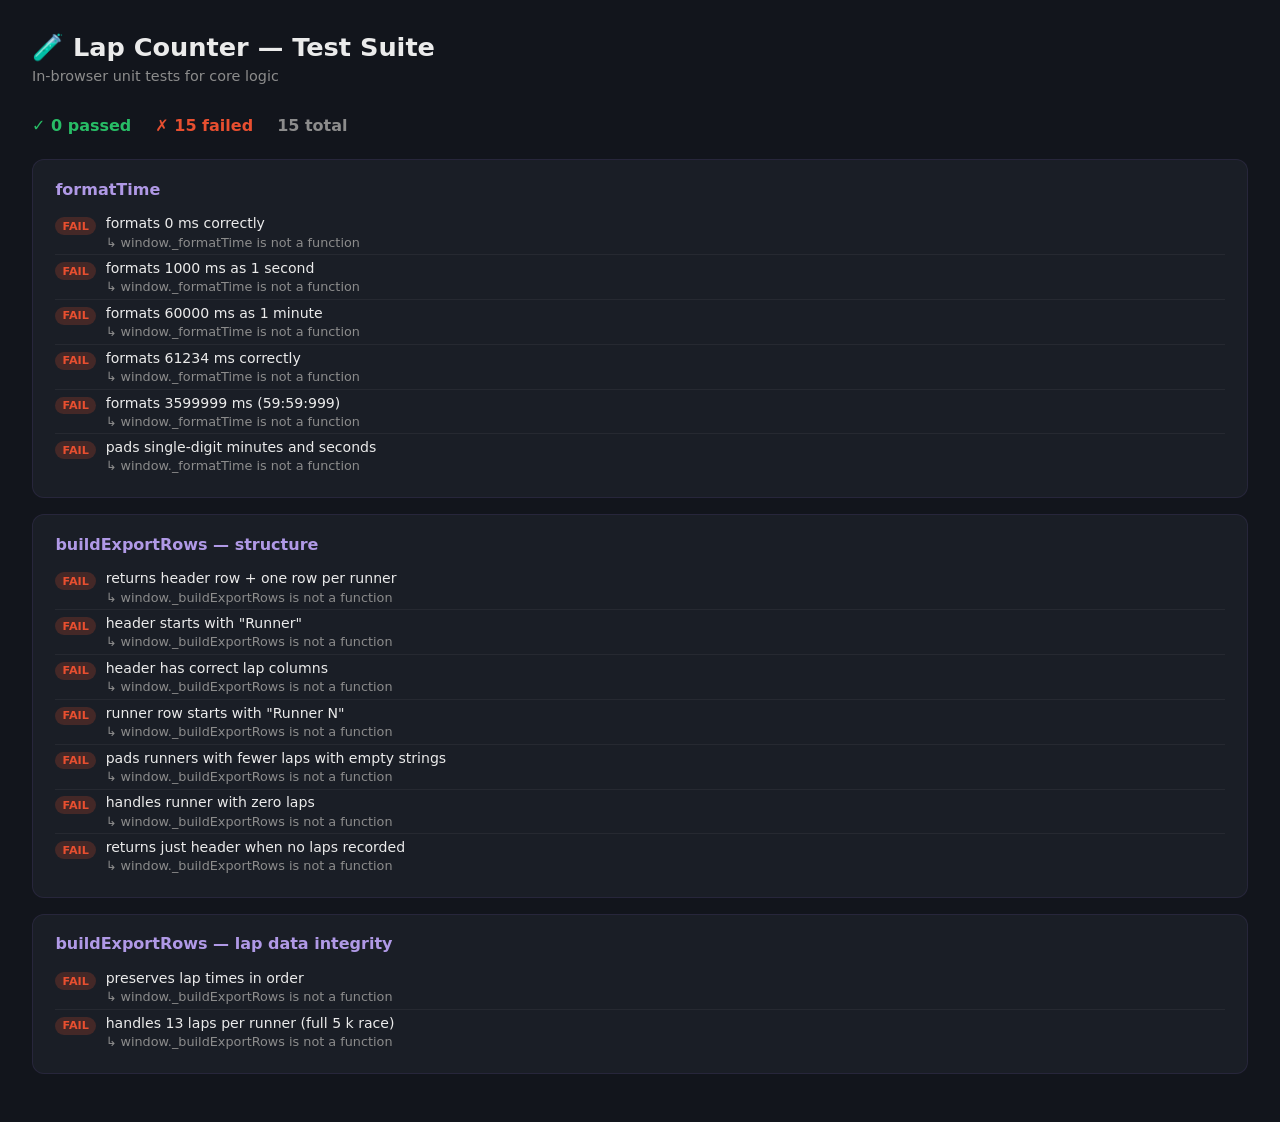
==== test.html @ 22238483 "initial" ====
<!DOCTYPE html>
<html lang="en">
<head>
  <meta charset="UTF-8" />
  <title>Lap Counter — Test Suite</title>
  <style>
    :root {
      --pass: hsl(145,65%,45%);
      --fail: hsl(10,80%,55%);
      --bg: hsl(224,20%,9%);
      --card: hsla(224,18%,14%,0.8);
      --text: hsl(0,0%,92%);
      --muted: hsl(0,0%,55%);
    }
    *, *::before, *::after { box-sizing: border-box; margin: 0; padding: 0; }
    body {
      font-family: 'Inter', system-ui, sans-serif;
      background: var(--bg);
      color: var(--text);
      padding: 2rem;
      min-height: 100vh;
    }
    h1 { font-size: 1.6rem; margin-bottom: 0.4rem; }
    .subtitle { color: var(--muted); font-size: 0.9rem; margin-bottom: 2rem; }
    .summary {
      display: flex; gap: 1.5rem; margin-bottom: 1.5rem;
      font-size: 1rem; font-weight: 600;
    }
    .summary .pass { color: var(--pass); }
    .summary .fail { color: var(--fail); }
    .suite {
      background: var(--card);
      border-radius: 12px;
      padding: 1.2rem 1.4rem;
      margin-bottom: 1rem;
      border: 1px solid hsla(258,50%,60%,0.12);
    }
    .suite h2 { font-size: 1rem; margin-bottom: 0.75rem; color: hsl(258,60%,75%); }
    .test {
      display: flex; align-items: flex-start; gap: 0.6rem;
      padding: 0.3rem 0; border-bottom: 1px solid hsla(0,0%,100%,0.05);
      font-size: 0.88rem;
    }
    .test:last-child { border-bottom: none; }
    .badge {
      flex-shrink: 0;
      font-size: 0.7rem; font-weight: 700;
      padding: 0.15rem 0.45rem;
      border-radius: 99px;
      margin-top: 2px;
    }
    .badge.pass { background: hsla(145,65%,45%,0.2); color: var(--pass); }
    .badge.fail { background: hsla(10,80%,55%,0.2);  color: var(--fail); }
    .detail { color: var(--muted); font-size: 0.8rem; margin-top: 0.2rem; }
  </style>
</head>
<body>
  <h1>🧪 Lap Counter — Test Suite</h1>
  <p class="subtitle">In-browser unit tests for core logic</p>
  <div class="summary" id="summary"></div>
  <div id="results"></div>

  <!-- Load the app script so window._formatTime and window._buildExportRows are available -->
  <!-- We stub the DOM so script.js doesn't crash outside the app page -->
  <script>
    /* ── Minimal DOM stubs so script.js doesn't throw ── */
    const _stub = () => ({
      addEventListener: () => {},
      classList: { add: () => {}, remove: () => {} },
      querySelector: () => ({ textContent: '' }),
    });
    const _origGetEl = document.getElementById.bind(document);
    document.getElementById = (id) => _origGetEl(id) || {
      addEventListener: () => {},
      classList: { add: () => {}, remove: () => {} },
      querySelector: () => ({ textContent: '' }),
      hidden: true,
    };

    /* localStorage stub (test page shares origin, but we don't want side-effects) */
    const _fakeStorage = {};
    const _ls = {
      getItem: k => _fakeStorage[k] ?? null,
      setItem: (k, v) => { _fakeStorage[k] = v; },
      removeItem: k => { delete _fakeStorage[k]; },
    };
    Object.defineProperty(window, 'localStorage', { value: _ls });

    /* XLSX stub */
    window.XLSX = {
      utils: { aoa_to_sheet: () => ({}), book_new: () => ({}), book_append_sheet: () => {} },
      writeFile: () => {},
    };
  </script>
  <script src="script.js"></script>
  <script>
    /* ══════════════════════════════════════
       TINY TEST RUNNER
    ══════════════════════════════════════ */
    const suites  = [];
    let currentSuite = null;

    function describe(name, fn) {
      currentSuite = { name, tests: [] };
      suites.push(currentSuite);
      fn();
    }

    function it(desc, fn) {
      let passed = false, error = '';
      try { fn(); passed = true; }
      catch (e) { error = e.message || String(e); }
      currentSuite.tests.push({ desc, passed, error });
    }

    function expect(val) {
      return {
        toBe(expected) {
          if (val !== expected)
            throw new Error(`Expected ${JSON.stringify(expected)}, got ${JSON.stringify(val)}`);
        },
        toEqual(expected) {
          const a = JSON.stringify(val), b = JSON.stringify(expected);
          if (a !== b) throw new Error(`Expected ${b}, got ${a}`);
        },
        toHaveLength(len) {
          if ((val?.length ?? -1) !== len)
            throw new Error(`Expected length ${len}, got ${val?.length}`);
        },
        toContain(item) {
          if (!val?.includes(item))
            throw new Error(`Expected array to contain ${JSON.stringify(item)}`);
        },
        toBeTruthy() {
          if (!val) throw new Error(`Expected truthy, got ${JSON.stringify(val)}`);
        },
        toBeFalsy() {
          if (val)  throw new Error(`Expected falsy, got ${JSON.stringify(val)}`);
        },
      };
    }

    /* ══════════════════════════════════════
       TESTS
    ══════════════════════════════════════ */

    describe('formatTime', () => {
      it('formats 0 ms correctly', () => {
        expect(window._formatTime(0)).toBe('00:00:000');
      });
      it('formats 1000 ms as 1 second', () => {
        expect(window._formatTime(1000)).toBe('00:01:000');
      });
      it('formats 60000 ms as 1 minute', () => {
        expect(window._formatTime(60000)).toBe('01:00:000');
      });
      it('formats 61234 ms correctly', () => {
        expect(window._formatTime(61234)).toBe('01:01:234');
      });
      it('formats 3599999 ms (59:59:999)', () => {
        expect(window._formatTime(3599999)).toBe('59:59:999');
      });
      it('pads single-digit minutes and seconds', () => {
        expect(window._formatTime(5050)).toBe('00:05:050');
      });
    });

    describe('buildExportRows — structure', () => {
      it('returns header row + one row per runner', () => {
        const laps = { 1: ['00:01:000', '00:02:000'], 2: ['00:01:500'] };
        const rows = window._buildExportRows(laps, 2);
        expect(rows).toHaveLength(3);          // header + 2 runners
      });
      it('header starts with "Runner"', () => {
        const rows = window._buildExportRows({ 1: ['00:01:000'] }, 1);
        expect(rows[0][0]).toBe('Runner');
      });
      it('header has correct lap columns', () => {
        const rows = window._buildExportRows({ 1: ['t1', 't2', 't3'] }, 1);
        expect(rows[0]).toEqual(['Runner', 'Lap 1', 'Lap 2', 'Lap 3']);
      });
      it('runner row starts with "Runner N"', () => {
        const rows = window._buildExportRows({ 1: ['t1'] }, 1);
        expect(rows[1][0]).toBe('Runner 1');
      });
      it('pads runners with fewer laps with empty strings', () => {
        const laps = { 1: ['t1', 't2'], 2: ['t1'] };
        const rows = window._buildExportRows(laps, 2);
        expect(rows[2][2]).toBe('');   // Runner 2, Lap 2 → empty
      });
      it('handles runner with zero laps', () => {
        const rows = window._buildExportRows({ 1: ['t1'] }, 2);
        expect(rows[2][0]).toBe('Runner 2');
        expect(rows[2][1]).toBe('');
      });
      it('returns just header when no laps recorded', () => {
        const rows = window._buildExportRows({}, 3);
        expect(rows).toHaveLength(4);   // header + 3 empty runner rows
        expect(rows[0]).toEqual(['Runner']);
      });
    });

    describe('buildExportRows — lap data integrity', () => {
      it('preserves lap times in order', () => {
        const times = ['00:01:000', '00:02:500', '00:04:123'];
        const rows = window._buildExportRows({ 1: times }, 1);
        expect(rows[1][1]).toBe('00:01:000');
        expect(rows[1][2]).toBe('00:02:500');
        expect(rows[1][3]).toBe('00:04:123');
      });
      it('handles 13 laps per runner (full 5 k race)', () => {
        const times = Array.from({ length: 13 }, (_, i) => `00:0${Math.floor(i/10)}:${i}00`);
        const rows = window._buildExportRows({ 1: times }, 1);
        expect(rows[0]).toHaveLength(14);  // Runner + 13 laps
      });
    });

    /* ══════════════════════════════════════
       RENDER RESULTS
    ══════════════════════════════════════ */

    let totalPass = 0, totalFail = 0;
    const resultsEl = document.getElementById('results');

    suites.forEach(suite => {
      const suiteEl = document.createElement('div');
      suiteEl.className = 'suite';
      suiteEl.innerHTML = `<h2>${suite.name}</h2>`;

      suite.tests.forEach(t => {
        if (t.passed) totalPass++; else totalFail++;
        const div = document.createElement('div');
        div.className = 'test';
        div.innerHTML = `
          <span class="badge ${t.passed ? 'pass' : 'fail'}">${t.passed ? 'PASS' : 'FAIL'}</span>
          <div>
            ${t.desc}
            ${!t.passed ? `<div class="detail">↳ ${t.error}</div>` : ''}
          </div>`;
        suiteEl.appendChild(div);
      });
      resultsEl.appendChild(suiteEl);
    });

    document.getElementById('summary').innerHTML = `
      <span class="pass">✓ ${totalPass} passed</span>
      <span class="fail">${totalFail > 0 ? `✗ ${totalFail} failed` : '✓ 0 failed'}</span>
      <span style="color:var(--muted)">${totalPass + totalFail} total</span>`;
  </script>
</body>
</html>
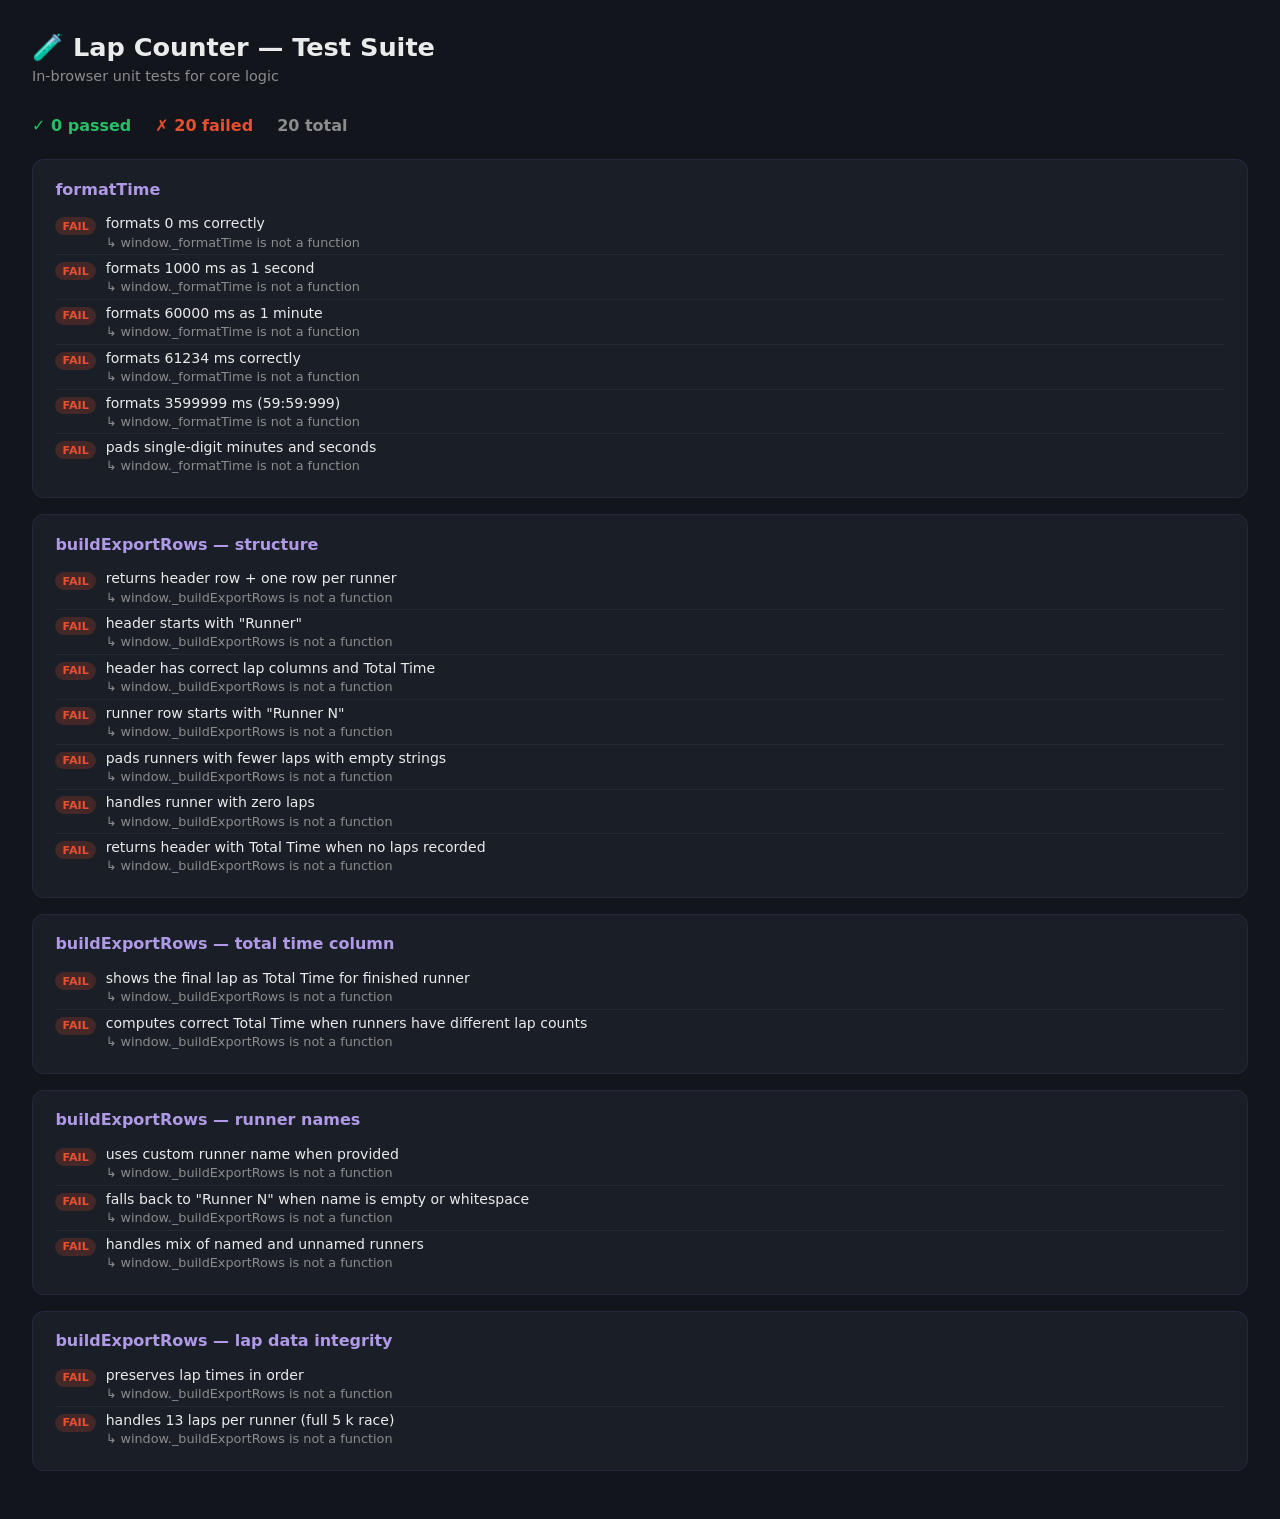
==== commit d86442b8: "added name feature, total time" ====
--- a/test.html
+++ b/test.html
@@ -175,9 +175,9 @@
         const rows = window._buildExportRows({ 1: ['00:01:000'] }, 1);
         expect(rows[0][0]).toBe('Runner');
       });
-      it('header has correct lap columns', () => {
+      it('header has correct lap columns and Total Time', () => {
         const rows = window._buildExportRows({ 1: ['t1', 't2', 't3'] }, 1);
-        expect(rows[0]).toEqual(['Runner', 'Lap 1', 'Lap 2', 'Lap 3']);
+        expect(rows[0]).toEqual(['Runner', 'Lap 1', 'Lap 2', 'Lap 3', 'Total Time']);
       });
       it('runner row starts with "Runner N"', () => {
         const rows = window._buildExportRows({ 1: ['t1'] }, 1);
@@ -187,16 +187,61 @@
         const laps = { 1: ['t1', 't2'], 2: ['t1'] };
         const rows = window._buildExportRows(laps, 2);
         expect(rows[2][2]).toBe('');   // Runner 2, Lap 2 → empty
+        expect(rows[2][3]).toBe('t1');  // Runner 2, Total Time → t1
       });
       it('handles runner with zero laps', () => {
         const rows = window._buildExportRows({ 1: ['t1'] }, 2);
         expect(rows[2][0]).toBe('Runner 2');
         expect(rows[2][1]).toBe('');
-      });
-      it('returns just header when no laps recorded', () => {
+        expect(rows[2][2]).toBe('');   // Runner 2 Total Time empty
+      });
+      it('returns header with Total Time when no laps recorded', () => {
         const rows = window._buildExportRows({}, 3);
         expect(rows).toHaveLength(4);   // header + 3 empty runner rows
-        expect(rows[0]).toEqual(['Runner']);
+        expect(rows[0]).toEqual(['Runner', 'Total Time']);
+      });
+    });
+
+    describe('buildExportRows — total time column', () => {
+      it('shows the final lap as Total Time for finished runner', () => {
+        const laps = { 1: ['00:01:000', '00:02:500', '00:04:123'] };
+        const rows = window._buildExportRows(laps, 1);
+        // Header: ['Runner', 'Lap 1', 'Lap 2', 'Lap 3', 'Total Time']
+        expect(rows[1][4]).toBe('00:04:123');
+      });
+      it('computes correct Total Time when runners have different lap counts', () => {
+        const laps = {
+          1: ['00:01:000', '00:02:000', '00:03:000'],
+          2: ['00:01:200']
+        };
+        const rows = window._buildExportRows(laps, 2);
+        // Runner 1 total time is Lap 3
+        expect(rows[1][4]).toBe('00:03:000');
+        // Runner 2 total time is Lap 1
+        expect(rows[2][4]).toBe('00:01:200');
+      });
+    });
+
+    describe('buildExportRows — runner names', () => {
+      it('uses custom runner name when provided', () => {
+        const laps = { 1: ['00:01:000'] };
+        const names = { 1: 'Usain Bolt' };
+        const rows = window._buildExportRows(laps, 1, names);
+        expect(rows[1][0]).toBe('1 - Usain Bolt');
+      });
+      it('falls back to "Runner N" when name is empty or whitespace', () => {
+        const laps = { 1: ['00:01:000'], 2: ['00:02:000'] };
+        const names = { 1: '', 2: '   ' };
+        const rows = window._buildExportRows(laps, 2, names);
+        expect(rows[1][0]).toBe('Runner 1');
+        expect(rows[2][0]).toBe('Runner 2');
+      });
+      it('handles mix of named and unnamed runners', () => {
+        const laps = { 1: ['00:01:000'], 2: ['00:02:000'] };
+        const names = { 2: 'Mo Farah' };
+        const rows = window._buildExportRows(laps, 2, names);
+        expect(rows[1][0]).toBe('Runner 1');
+        expect(rows[2][0]).toBe('2 - Mo Farah');
       });
     });
 
@@ -211,7 +256,7 @@
       it('handles 13 laps per runner (full 5 k race)', () => {
         const times = Array.from({ length: 13 }, (_, i) => `00:0${Math.floor(i/10)}:${i}00`);
         const rows = window._buildExportRows({ 1: times }, 1);
-        expect(rows[0]).toHaveLength(14);  // Runner + 13 laps
+        expect(rows[0]).toHaveLength(15);  // Runner + 13 laps + Total Time
       });
     });
 
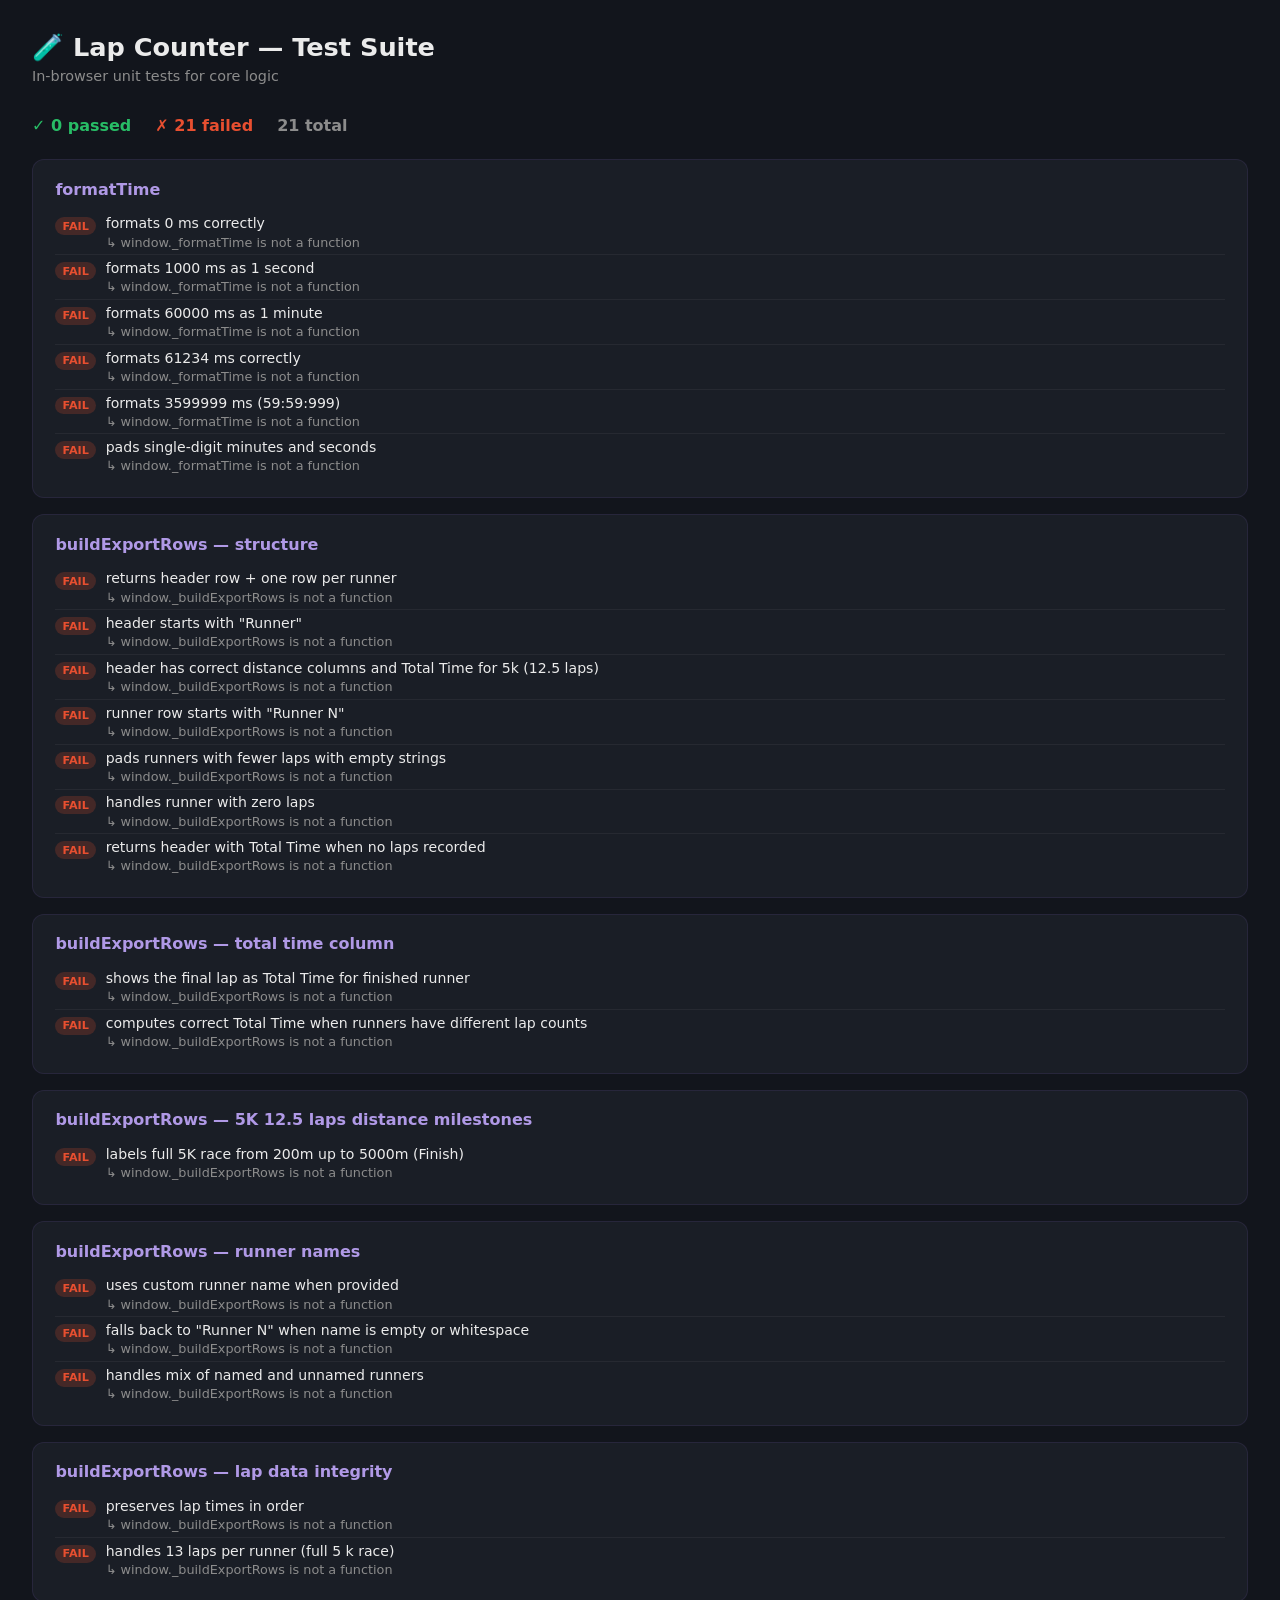
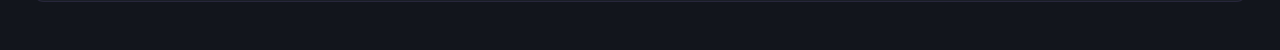
==== commit a21ba3f1: "added 12.5laps, better figures" ====
--- a/test.html
+++ b/test.html
@@ -175,9 +175,9 @@
         const rows = window._buildExportRows({ 1: ['00:01:000'] }, 1);
         expect(rows[0][0]).toBe('Runner');
       });
-      it('header has correct lap columns and Total Time', () => {
+      it('header has correct distance columns and Total Time for 5k (12.5 laps)', () => {
         const rows = window._buildExportRows({ 1: ['t1', 't2', 't3'] }, 1);
-        expect(rows[0]).toEqual(['Runner', 'Lap 1', 'Lap 2', 'Lap 3', 'Total Time']);
+        expect(rows[0]).toEqual(['Runner', '200m', '600m', '1000m', 'Total Time']);
       });
       it('runner row starts with "Runner N"', () => {
         const rows = window._buildExportRows({ 1: ['t1'] }, 1);
@@ -206,7 +206,7 @@
       it('shows the final lap as Total Time for finished runner', () => {
         const laps = { 1: ['00:01:000', '00:02:500', '00:04:123'] };
         const rows = window._buildExportRows(laps, 1);
-        // Header: ['Runner', 'Lap 1', 'Lap 2', 'Lap 3', 'Total Time']
+        // Header: ['Runner', '200m', '600m', '1000m', 'Total Time']
         expect(rows[1][4]).toBe('00:04:123');
       });
       it('computes correct Total Time when runners have different lap counts', () => {
@@ -219,6 +219,17 @@
         expect(rows[1][4]).toBe('00:03:000');
         // Runner 2 total time is Lap 1
         expect(rows[2][4]).toBe('00:01:200');
+      });
+    });
+
+    describe('buildExportRows — 5K 12.5 laps distance milestones', () => {
+      it('labels full 5K race from 200m up to 5000m (Finish)', () => {
+        const times = Array.from({ length: 13 }, (_, i) => `00:0${i}:000`);
+        const rows = window._buildExportRows({ 1: times }, 1, {}, 12.5);
+        expect(rows[0][1]).toBe('200m');
+        expect(rows[0][2]).toBe('600m');
+        expect(rows[0][13]).toBe('5000m (Finish)');
+        expect(rows[0][14]).toBe('Total Time');
       });
     });
 
